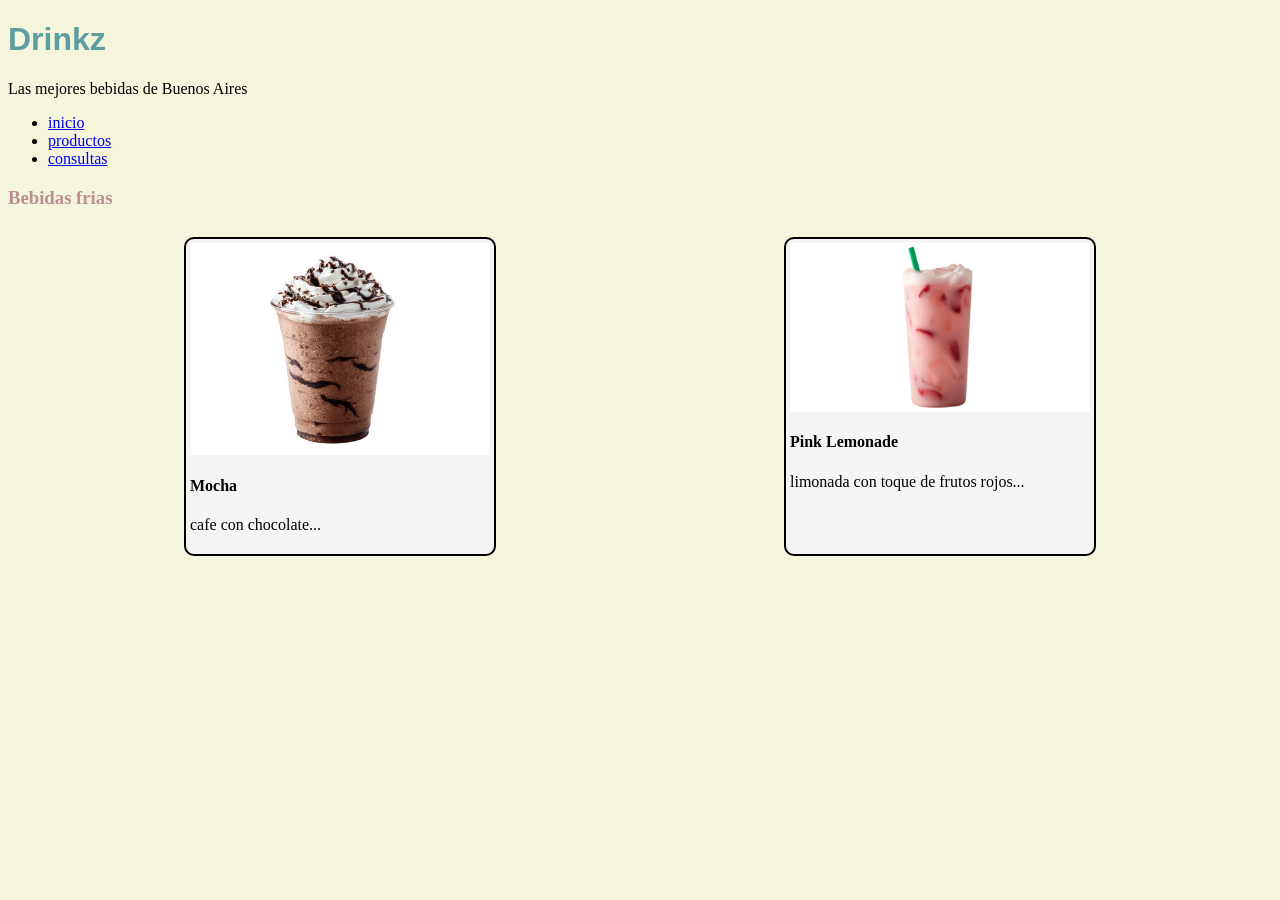
==== index.html @ 1074556f "Add files via upload" ====
<!DOCTYPE html>
<html lang="en">
<head>
    <meta charset="UTF-8">
    <meta name="viewport" content="width=device-width, initial-scale=1.0">
    <link rel="stylesheet" href="./CSS styles/styles.css">
    <link rel="preconnect" href="https://fonts.googleapis.com">
<link rel="preconnect" href="https://fonts.gstatic.com" crossorigin>
    <title>Drinkz</title>
</head>
<body>
    <header>
        <h1>Drinkz</h1>
        <p>Las mejores bebidas de Buenos Aires</p>
        <nav>
            <ul>
                <li><a href="#">inicio</a></li>
                <li><a href="./pages/productos.html">productos</a></li>
                <li><a href="./pages/consultas.html">consultas</a></li>
            </ul>
        </nav>
    </header>
            
    <main>
            <h3>Bebidas frias</h3>

            <div class="contenedor_padre">
                <div class="card">
                    <img src="./img/mocha.jpg" alt="">
                    <h4>Mocha</h4>
                    <p>cafe con chocolate...</p>
                </div>

                <div class="card">
                    <img src="./img/pink lemonade.jpg" alt="">
                    <h4>Pink Lemonade</h4>
                    <p>limonada con toque de frutos rojos...</p>
                </div>
            </div>
    </main>

    <footer>
        <h6></h6>

    </footer>
    
</body>
</html>
---- CSS styles/styles.css ----
body{
    background-color: beige;
}


h1{
    color: cadetblue;
    font-family: Verdana, Geneva, Tahoma, sans-serif;
    text-align: initial;
}

.parrafo_color_{
    color: rgb(123, 95, 82);
}

h3{
    color: rosybrown;
    text-decoration: wavy;
    text-decoration: dotted;
}

.card{
    background-color: whitesmoke;
    border-radius: 10px;
    border: 2px solid;
    width: 300px;
    padding: 4px;
    margin: 10px;
}

.contenedor_padre{
    background-color:beige;
    display: flex;
    flex-wrap: wrap ;
    justify-content: space-around;
    max-width: 1200px;
    margin: 0 auto ;
}

.contenedor_padre img {
    max-width: 100%;
    height: auto;
    display: block;
}

@media screen and (max-width: 740px){
    body{
        background-color:beige;
    }
    header{
        flex-direction: column;
        align-items: start;

    }

    h1{
        font-size: 25px;
    }
    li{
        display: block;
    }
}
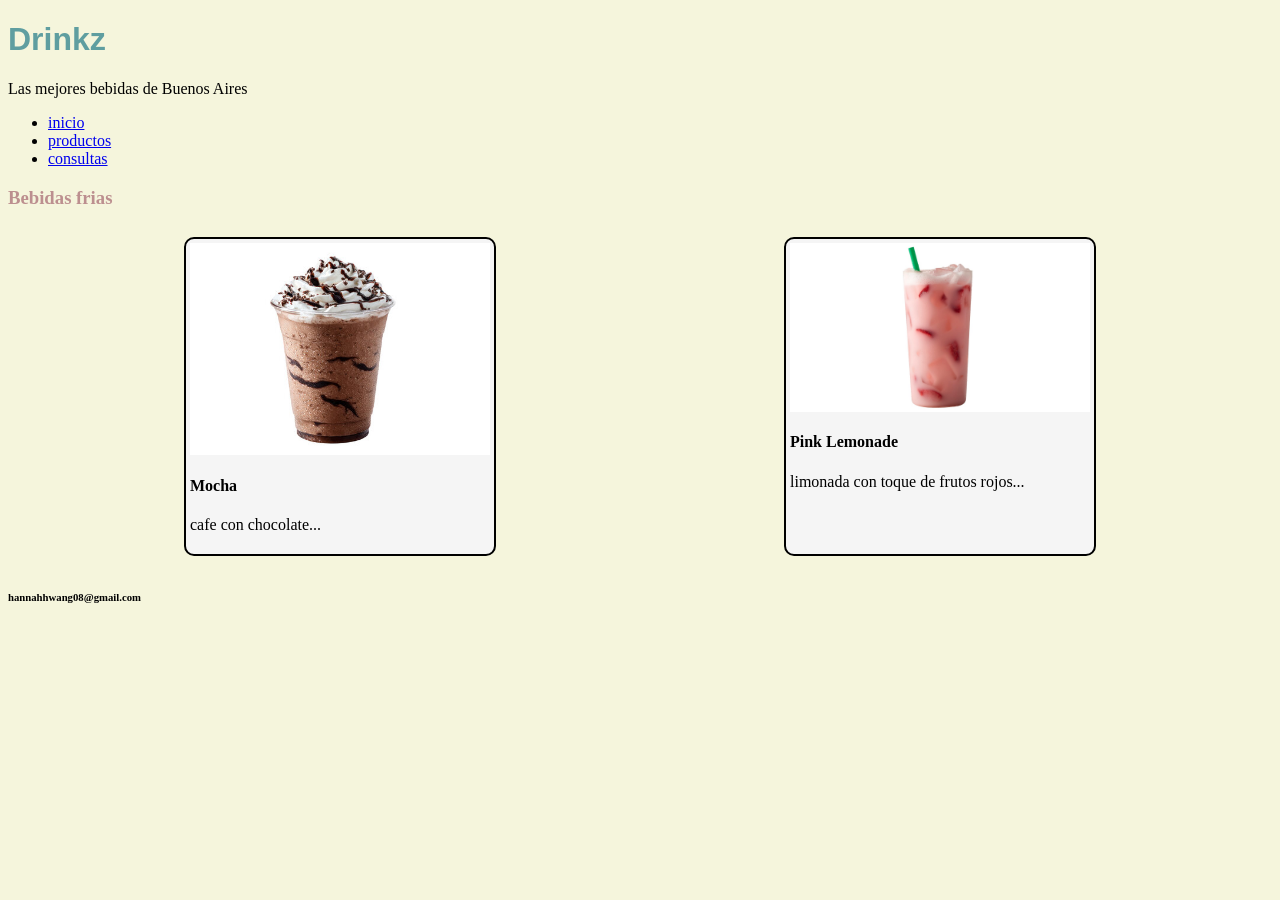
==== commit 5932c50d: "Update index.html" ====
--- a/index.html
+++ b/index.html
@@ -40,9 +40,9 @@
     </main>
 
     <footer>
-        <h6></h6>
+        <h6>hannahhwang08@gmail.com</h6>
 
     </footer>
     
 </body>
-</html>+</html>
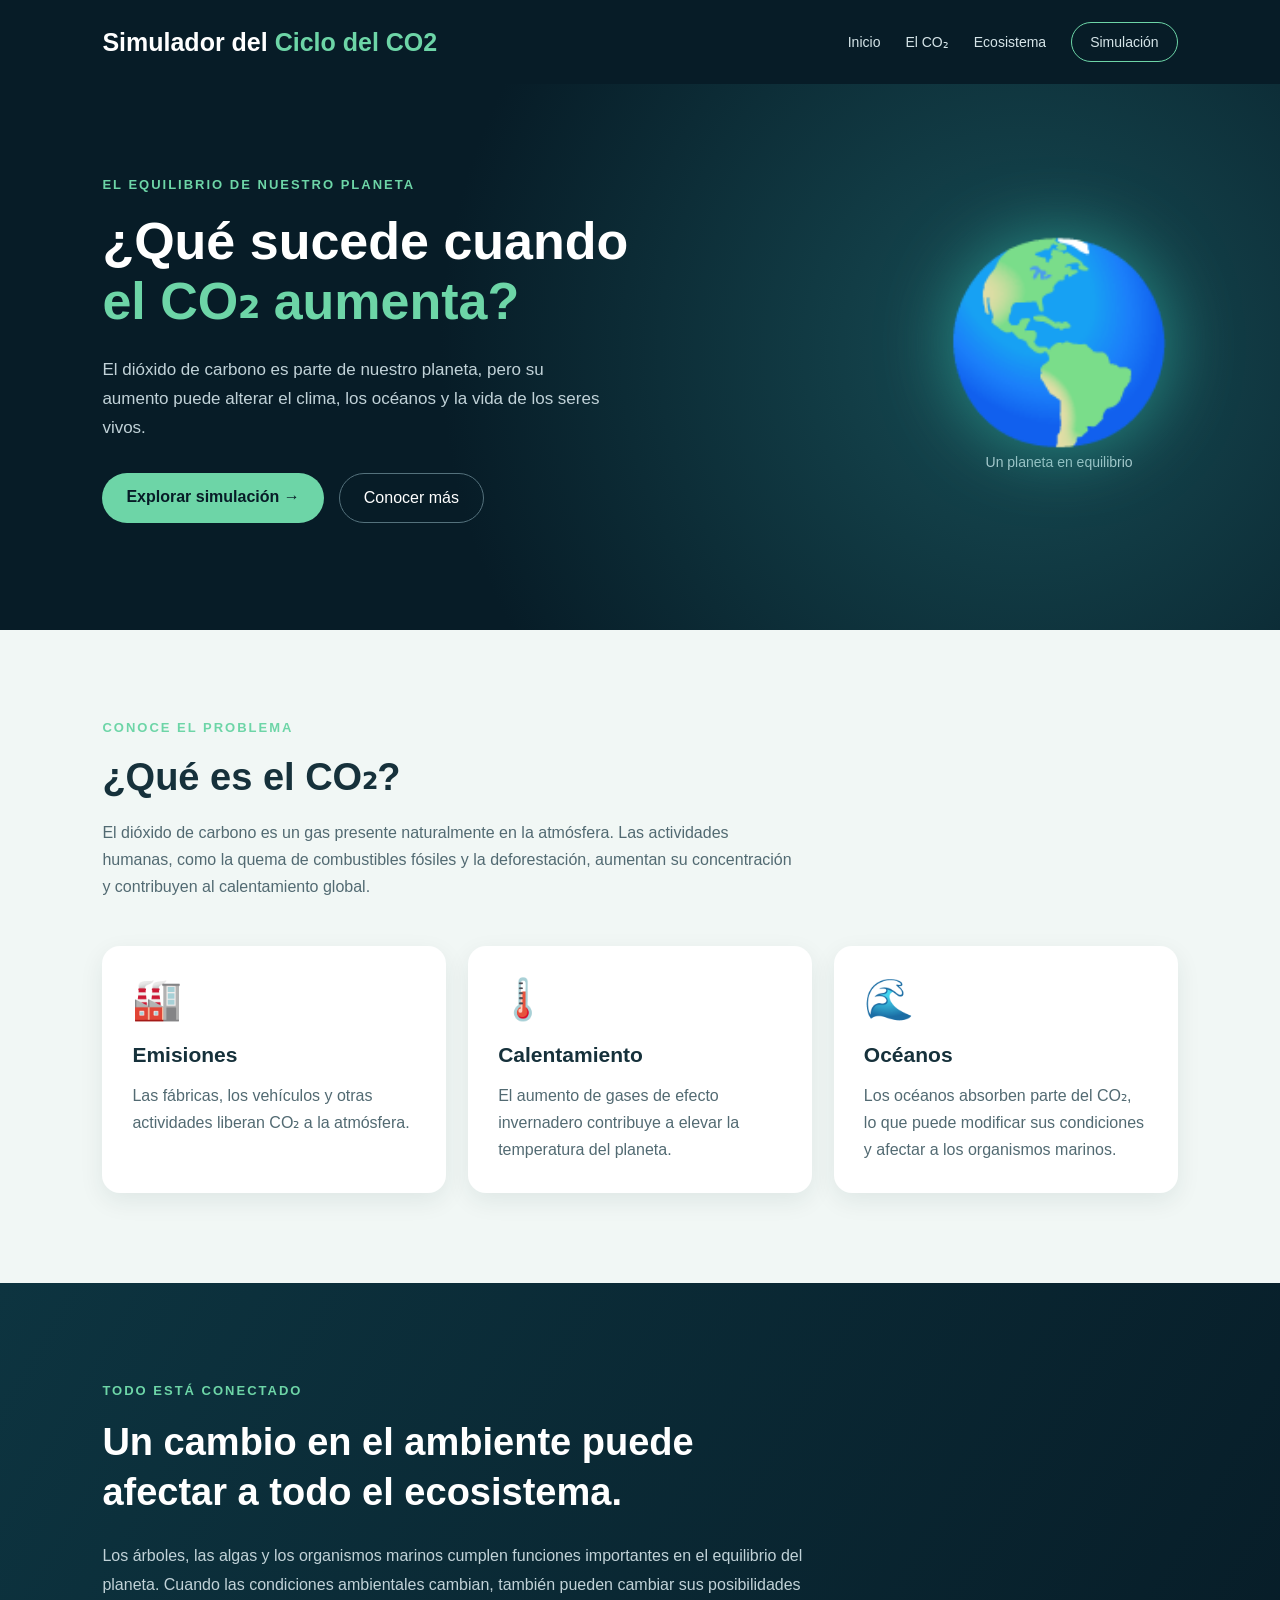
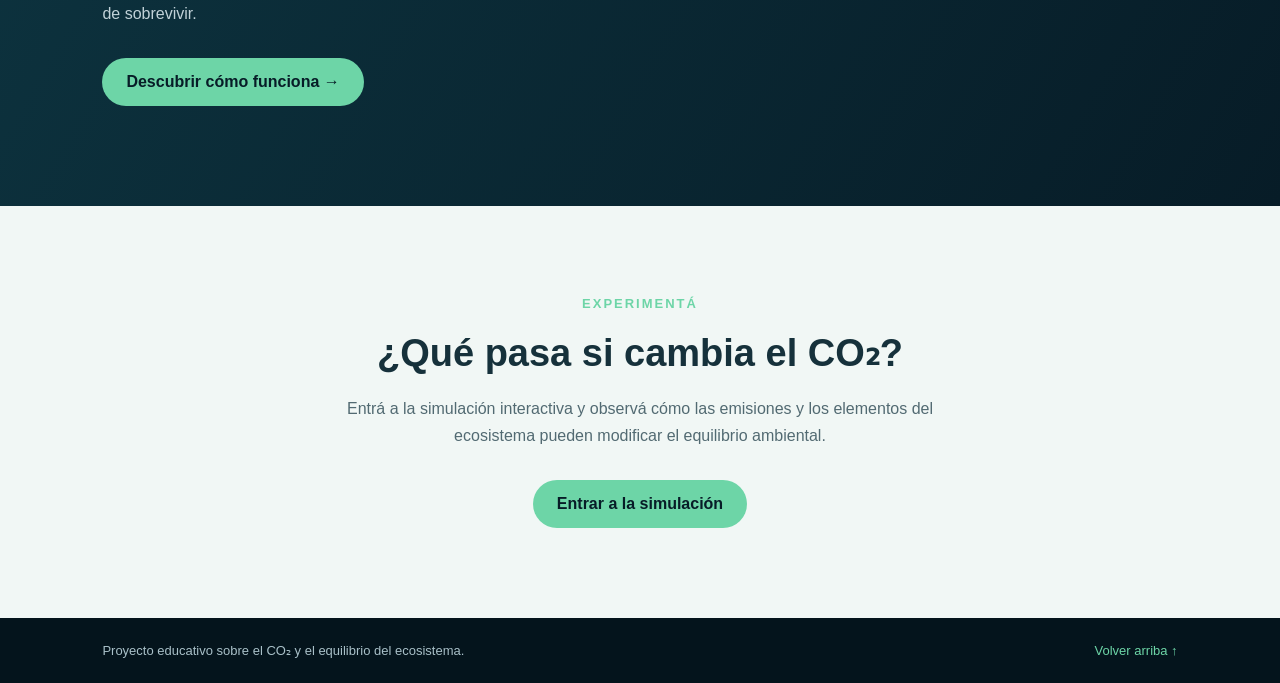
==== commit f577bbe4: "Add files via upload" ====
--- a/index.html
+++ b/index.html
@@ -1,48 +1,233 @@
+
 <!DOCTYPE html>
-<html lang="en">
+<html lang="es">
+
 <head>
     <meta charset="UTF-8">
     <meta name="viewport" content="width=device-width, initial-scale=1.0">
-    <link rel="stylesheet" href="./CSS styles/styles.css">
-    <link rel="preconnect" href="https://fonts.googleapis.com">
-<link rel="preconnect" href="https://fonts.gstatic.com" crossorigin>
-    <title>Drinkz</title>
+
+    <title>CO₂ | El equilibrio del planeta</title>
+
+    <!-- Vincula los estilos de la página principal -->
+    <link rel="stylesheet" href="./CSS.styles/inicio.css">
 </head>
+
 <body>
-    <header>
-        <h1>Drinkz</h1>
-        <p>Las mejores bebidas de Buenos Aires</p>
+
+    <!-- BARRA DE NAVEGACION -->
+    <header class="navbar">
+
+        <a href="index.html" class="logo">
+            Simulador del <span> Ciclo del CO2</span>
+        </a>
+
         <nav>
-            <ul>
-                <li><a href="#">inicio</a></li>
-                <li><a href="./pages/productos.html">productos</a></li>
-                <li><a href="./pages/consultas.html">consultas</a></li>
-            </ul>
+            <a href="#inicio">Inicio</a>
+            <a href="#informacion">El CO₂</a>
+            <a href="#ecosistema">Ecosistema</a>
+            <a href="simulacion.html" class="nav-button">
+                Simulación
+            </a>
         </nav>
+
     </header>
-            
+
+
+    <!-- PRESENTACION PRINCIPAL -->
     <main>
-            <h3>Bebidas frias</h3>
-
-            <div class="contenedor_padre">
-                <div class="card">
-                    <img src="./img/mocha.jpg" alt="">
-                    <h4>Mocha</h4>
-                    <p>cafe con chocolate...</p>
+
+        <section class="hero" id="inicio">
+
+            <div class="hero-content">
+
+                <p class="subtitulo">
+                    EL EQUILIBRIO DE NUESTRO PLANETA
+                </p>
+
+                <h1>
+                    ¿Qué sucede cuando
+                    <span>el CO₂ aumenta?</span>
+                </h1>
+
+                <p class="descripcion">
+                    El dióxido de carbono es parte de nuestro planeta,
+                    pero su aumento puede alterar el clima, los océanos
+                    y la vida de los seres vivos.
+                </p>
+
+                <div class="botones">
+
+                    <a href="simulacion.html" class="boton-principal">
+                        Explorar simulación →
+                    </a>
+
+                    <a href="#informacion" class="boton-secundario">
+                        Conocer más
+                    </a>
+
                 </div>
 
-                <div class="card">
-                    <img src="./img/pink lemonade.jpg" alt="">
-                    <h4>Pink Lemonade</h4>
-                    <p>limonada con toque de frutos rojos...</p>
+            </div>
+
+            <div class="hero-image">
+
+                <div class="planeta">
+                    🌎
                 </div>
-            </div>
+
+                <div class="texto-planeta">
+                    Un planeta en equilibrio
+                </div>
+
+            </div>
+
+        </section>
+
+
+        <!-- INFORMACION -->
+        <section class="informacion" id="informacion">
+
+            <div class="titulo-seccion">
+
+                <p class="subtitulo">
+                    CONOCE EL PROBLEMA
+                </p>
+
+                <h2>
+                    ¿Qué es el CO₂?
+                </h2>
+
+                <p>
+                    El dióxido de carbono es un gas presente naturalmente
+                    en la atmósfera. Las actividades humanas, como la
+                    quema de combustibles fósiles y la deforestación,
+                    aumentan su concentración y contribuyen al
+                    calentamiento global.
+                </p>
+
+            </div>
+
+
+            <div class="tarjetas">
+
+                <article class="tarjeta">
+
+                    <div class="icono">🏭</div>
+
+                    <h3>Emisiones</h3>
+
+                    <p>
+                        Las fábricas, los vehículos y otras actividades
+                        liberan CO₂ a la atmósfera.
+                    </p>
+
+                </article>
+
+
+                <article class="tarjeta">
+
+                    <div class="icono">🌡️</div>
+
+                    <h3>Calentamiento</h3>
+
+                    <p>
+                        El aumento de gases de efecto invernadero
+                        contribuye a elevar la temperatura del planeta.
+                    </p>
+
+                </article>
+
+
+                <article class="tarjeta">
+
+                    <div class="icono">🌊</div>
+
+                    <h3>Océanos</h3>
+
+                    <p>
+                        Los océanos absorben parte del CO₂,
+                        lo que puede modificar sus condiciones
+                        y afectar a los organismos marinos.
+                    </p>
+
+                </article>
+
+            </div>
+
+        </section>
+
+
+        <!-- ECOSISTEMA -->
+        <section class="ecosistema" id="ecosistema">
+
+            <div class="ecosistema-content">
+
+                <p class="subtitulo">
+                    TODO ESTÁ CONECTADO
+                </p>
+
+                <h2>
+                    Un cambio en el ambiente
+                    puede afectar a todo el ecosistema.
+                </h2>
+
+                <p>
+                    Los árboles, las algas y los organismos marinos
+                    cumplen funciones importantes en el equilibrio
+                    del planeta. Cuando las condiciones ambientales
+                    cambian, también pueden cambiar sus posibilidades
+                    de sobrevivir.
+                </p>
+
+                <a href="simulacion.html" class="boton-principal">
+                    Descubrir cómo funciona →
+                </a>
+
+            </div>
+
+        </section>
+
+
+        <!-- SIMULACION -->
+        <section class="explorar">
+
+            <p class="subtitulo">
+                EXPERIMENTÁ
+            </p>
+
+            <h2>
+                ¿Qué pasa si cambia el CO₂?
+            </h2>
+
+            <p>
+                Entrá a la simulación interactiva y observá
+                cómo las emisiones y los elementos del ecosistema
+                pueden modificar el equilibrio ambiental.
+            </p>
+
+            <a href="simulacion.html" class="boton-principal">
+                Entrar a la simulación
+            </a>
+
+        </section>
+
     </main>
 
+
+    <!-- PIE DE PAGINA -->
     <footer>
-        <h6>hannahhwang08@gmail.com</h6>
+
+        <p>
+            Proyecto educativo sobre el CO₂ y el equilibrio
+            del ecosistema.
+        </p>
+
+        <a href="#inicio">
+            Volver arriba ↑
+        </a>
 
     </footer>
-    
+
 </body>
+
 </html>
--- a/CSS.styles/inicio.css
+++ b/CSS.styles/inicio.css
@@ -0,0 +1,395 @@
+
+/* CONFIGURACION GENERAL */
+
+* {
+    margin: 0;
+    padding: 0;
+    box-sizing: border-box;
+}
+
+html {
+    scroll-behavior: smooth;
+}
+
+body {
+    font-family: Arial, sans-serif;
+    background: #071c27;
+    color: white;
+}
+
+
+/* BARRA DE NAVEGACION */
+
+.navbar {
+    display: flex;
+    justify-content: space-between;
+    align-items: center;
+
+    padding: 22px 8%;
+
+    background: #071c27;
+}
+
+.logo {
+    color: white;
+    text-decoration: none;
+
+    font-size: 25px;
+    font-weight: bold;
+}
+
+.logo span {
+    color: #6dd5a7;
+}
+
+nav {
+    display: flex;
+    align-items: center;
+    gap: 25px;
+  
+}
+/* Barra superior fija */
+.navbar {
+    position: fixed;
+    top: 0;
+    left: 0;
+    width: 100%;
+    z-index: 1000;
+}
+
+/* Permite que el contenido se desplace */
+body {
+    margin: 0;
+    padding-top: 70px;
+}
+
+nav a {
+    color: #d5e4e8;
+    text-decoration: none;
+    font-size: 14px;
+}
+
+nav a:hover {
+    color: #6dd5a7;
+}
+
+.nav-button {
+    padding: 11px 18px;
+
+    border: 1px solid #6dd5a7;
+    border-radius: 25px;
+}
+
+
+/* PRESENTACION */
+
+.hero {
+    min-height: 560px;
+
+    display: flex;
+    align-items: center;
+    justify-content: space-between;
+
+    padding: 70px 8%;
+
+    background:
+        radial-gradient(
+            circle at 80% 50%,
+            #174c54,
+            #071c27 55%
+        );
+}
+
+.hero-content {
+    max-width: 580px;
+}
+
+.subtitulo {
+    color: #6dd5a7;
+
+    font-size: 13px;
+    font-weight: bold;
+    letter-spacing: 2px;
+
+    margin-bottom: 20px;
+}
+
+h1 {
+    font-size: 52px;
+    line-height: 1.15;
+
+    margin-bottom: 25px;
+}
+
+h1 span {
+    color: #6dd5a7;
+}
+
+.descripcion {
+    color: #c1d2d8;
+
+    font-size: 17px;
+    line-height: 1.7;
+
+    max-width: 500px;
+}
+
+
+/* BOTONES */
+
+.botones {
+    display: flex;
+    flex-wrap: wrap;
+    gap: 15px;
+
+    margin-top: 30px;
+}
+
+.boton-principal {
+    display: inline-block;
+
+    padding: 15px 24px;
+
+    background: #6dd5a7;
+    color: #071c27;
+
+    border-radius: 30px;
+
+    font-weight: bold;
+    text-decoration: none;
+
+    transition: 0.3s;
+}
+
+.boton-principal:hover {
+    background: #91e8bf;
+    transform: translateY(-3px);
+}
+
+.boton-secundario {
+    display: inline-block;
+
+    padding: 15px 24px;
+
+    border: 1px solid #54717c;
+    border-radius: 30px;
+
+    color: white;
+    text-decoration: none;
+}
+
+
+/* PLANETA */
+
+.hero-image {
+    text-align: center;
+
+    margin-left: 30px;
+}
+
+.planeta {
+    font-size: 190px;
+
+    filter: drop-shadow(
+        0 0 35px #278d85
+    );
+}
+
+.texto-planeta {
+    color: #b9d3d8;
+    font-size: 14px;
+}
+
+
+/* INFORMACION */
+
+.informacion {
+    padding: 90px 8%;
+    background: #f1f7f5;
+    color: #16313b;
+}
+
+.titulo-seccion {
+    max-width: 700px;
+    margin-bottom: 45px;
+}
+
+.titulo-seccion h2,
+.explorar h2 {
+    font-size: 38px;
+    margin-bottom: 20px;
+}
+
+.titulo-seccion p:last-child {
+    color: #526a72;
+    line-height: 1.7;
+}
+
+
+/* TARJETAS */
+
+.tarjetas {
+    display: grid;
+
+    grid-template-columns: repeat(3, 1fr);
+
+    gap: 22px;
+}
+
+.tarjeta {
+    padding: 30px;
+
+    background: white;
+
+    border-radius: 18px;
+
+    box-shadow:
+        0 8px 25px rgba(15, 45, 50, 0.08);
+}
+
+.icono {
+    font-size: 40px;
+    margin-bottom: 20px;
+}
+
+.tarjeta h3 {
+    margin-bottom: 15px;
+    font-size: 21px;
+}
+
+.tarjeta p {
+    color: #526a72;
+    line-height: 1.7;
+}
+
+
+/* ECOSISTEMA */
+
+.ecosistema {
+    padding: 100px 8%;
+
+    background:
+        linear-gradient(
+            120deg,
+            #0d3440,
+            #071c27
+        );
+}
+
+.ecosistema-content {
+    max-width: 700px;
+}
+
+.ecosistema h2 {
+    font-size: 38px;
+    line-height: 1.3;
+    margin-bottom: 25px;
+}
+
+.ecosistema p:not(.subtitulo) {
+    color: #c1d2d8;
+    line-height: 1.8;
+    margin-bottom: 30px;
+}
+
+
+/* EXPLORAR */
+
+.explorar {
+    text-align: center;
+
+    padding: 90px 8%;
+
+    background: #f1f7f5;
+    color: #16313b;
+}
+
+.explorar p:not(.subtitulo) {
+    max-width: 650px;
+
+    margin: 0 auto 30px;
+
+    color: #526a72;
+    line-height: 1.7;
+}
+
+
+/* PIE DE PAGINA */
+
+footer {
+    display: flex;
+    justify-content: space-between;
+    align-items: center;
+
+    padding: 25px 8%;
+
+    background: #04141c;
+
+    color: #a9c0c8;
+    font-size: 13px;
+}
+
+footer a {
+    color: #6dd5a7;
+    text-decoration: none;
+}
+
+
+/* ADAPTACION A CELULARES */
+
+@media (max-width: 800px) {
+
+    .navbar {
+        flex-direction: column;
+        gap: 20px;
+    }
+
+    nav {
+        flex-wrap: wrap;
+        justify-content: center;
+        gap: 15px;
+    }
+
+    .hero {
+        flex-direction: column;
+        text-align: center;
+        gap: 40px;
+    }
+
+    .hero-content {
+        max-width: 100%;
+    }
+
+    h1 {
+        font-size: 38px;
+    }
+
+    .botones {
+        justify-content: center;
+    }
+
+    .hero-image {
+        margin-left: 0;
+    }
+
+    .planeta {
+        font-size: 130px;
+    }
+
+    .tarjetas {
+        grid-template-columns: 1fr;
+    }
+
+    .titulo-seccion h2,
+    .ecosistema h2,
+    .explorar h2 {
+        font-size: 30px;
+    }
+
+    footer {
+        flex-direction: column;
+        gap: 15px;
+        text-align: center;
+    }
+
+}
